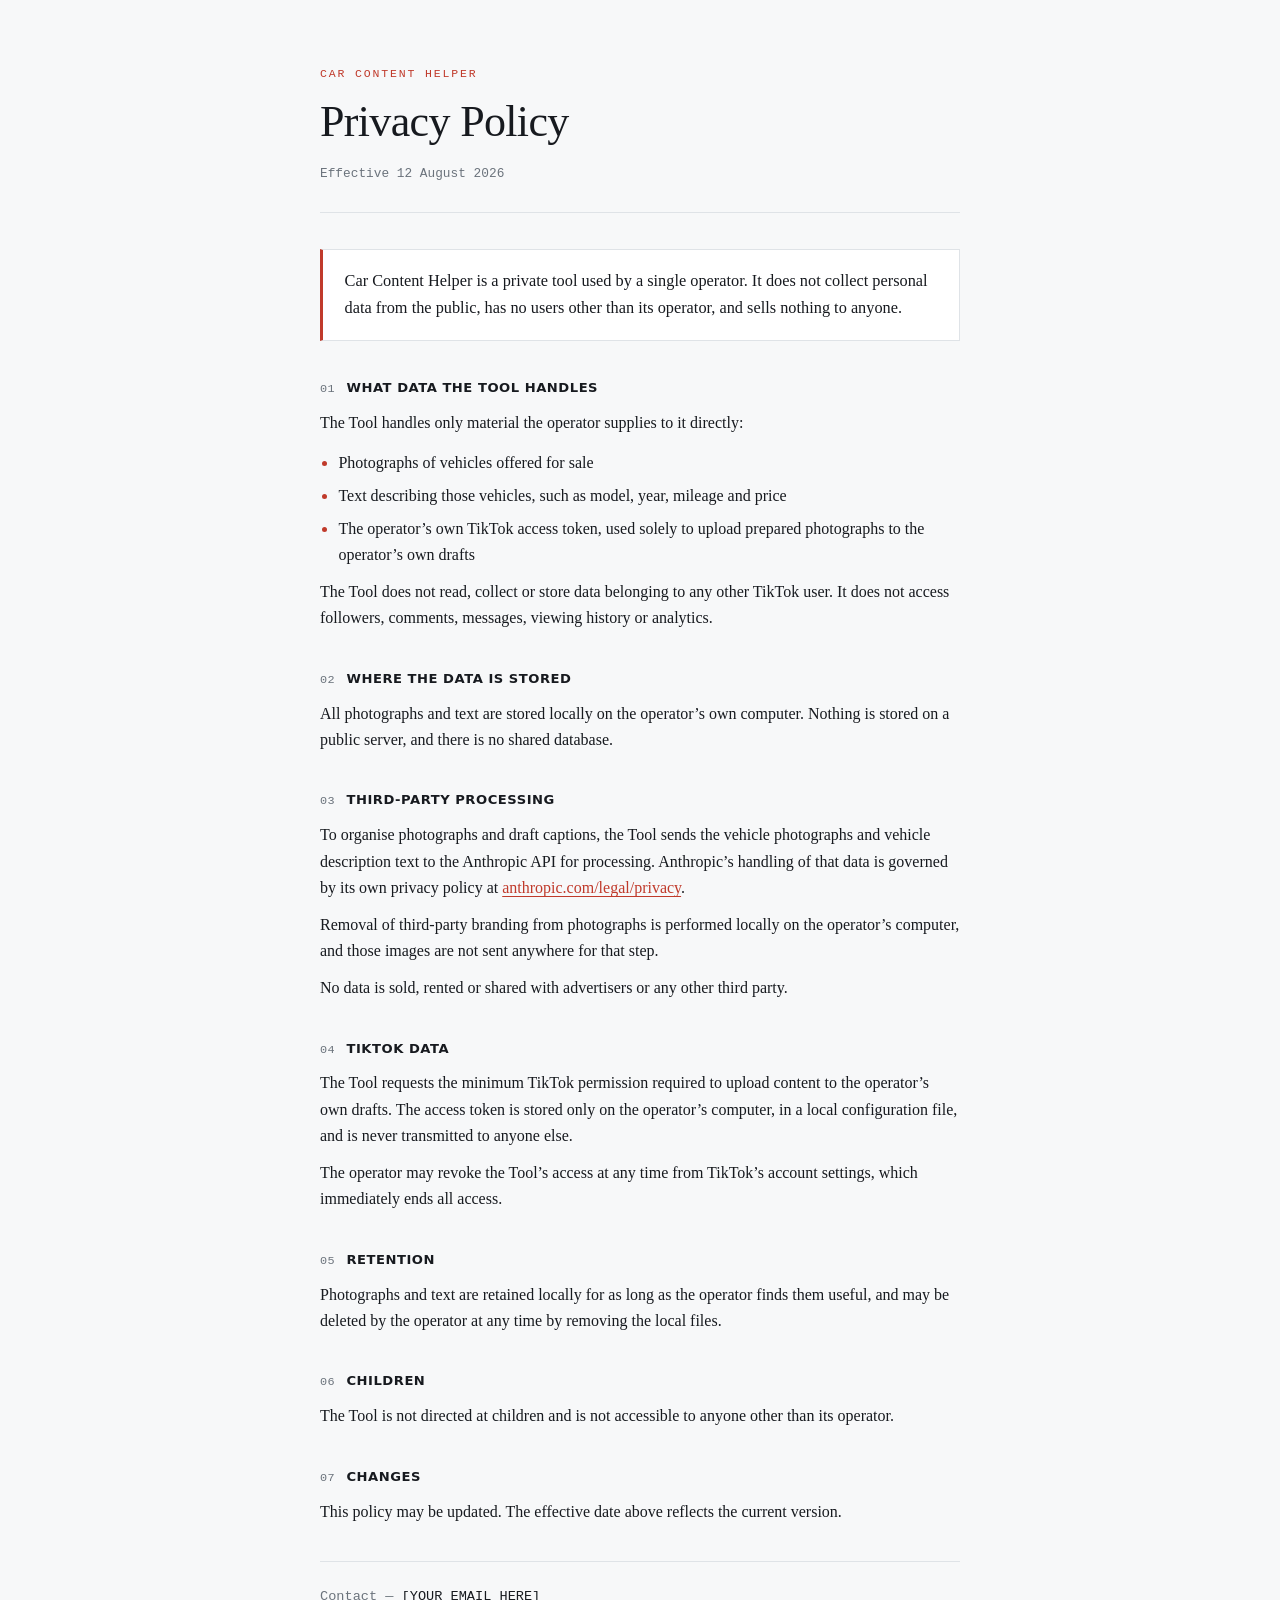
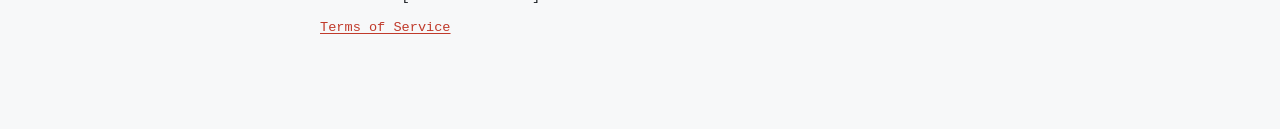
==== privacy.html @ 05703385 "Add Terms of Service and Privacy Policy for Car Content Helper" ====
<!doctype html>
<html lang="en">
<head>
<meta charset="utf-8">
<meta name="viewport" content="width=device-width, initial-scale=1">
<title>Privacy Policy — Car Content Helper</title>
<meta name="description" content="Privacy Policy for Car Content Helper, a private content preparation tool.">
<link rel="stylesheet" href="style.css">
</head>
<body>
<div class="wrap">

  <header>
    <p class="eyebrow">Car Content Helper</p>
    <h1>Privacy Policy</h1>
    <p class="date">Effective 12 August 2026</p>
  </header>

  <div class="summary">
    <p>Car Content Helper is a private tool used by a single operator. It does not collect personal data from the public, has no users other than its operator, and sells nothing to anyone.</p>
  </div>

  <section>
    <h2><span class="n">01</span> What data the Tool handles</h2>
    <p>The Tool handles only material the operator supplies to it directly:</p>
    <ul>
      <li>Photographs of vehicles offered for sale</li>
      <li>Text describing those vehicles, such as model, year, mileage and price</li>
      <li>The operator&rsquo;s own TikTok access token, used solely to upload prepared photographs to the operator&rsquo;s own drafts</li>
    </ul>
    <p>The Tool does not read, collect or store data belonging to any other TikTok user. It does not access followers, comments, messages, viewing history or analytics.</p>
  </section>

  <section>
    <h2><span class="n">02</span> Where the data is stored</h2>
    <p>All photographs and text are stored locally on the operator&rsquo;s own computer. Nothing is stored on a public server, and there is no shared database.</p>
  </section>

  <section>
    <h2><span class="n">03</span> Third-party processing</h2>
    <p>To organise photographs and draft captions, the Tool sends the vehicle photographs and vehicle description text to the Anthropic API for processing. Anthropic&rsquo;s handling of that data is governed by its own privacy policy at <a href="https://www.anthropic.com/legal/privacy">anthropic.com/legal/privacy</a>.</p>
    <p>Removal of third-party branding from photographs is performed locally on the operator&rsquo;s computer, and those images are not sent anywhere for that step.</p>
    <p>No data is sold, rented or shared with advertisers or any other third party.</p>
  </section>

  <section>
    <h2><span class="n">04</span> TikTok data</h2>
    <p>The Tool requests the minimum TikTok permission required to upload content to the operator&rsquo;s own drafts. The access token is stored only on the operator&rsquo;s computer, in a local configuration file, and is never transmitted to anyone else.</p>
    <p>The operator may revoke the Tool&rsquo;s access at any time from TikTok&rsquo;s account settings, which immediately ends all access.</p>
  </section>

  <section>
    <h2><span class="n">05</span> Retention</h2>
    <p>Photographs and text are retained locally for as long as the operator finds them useful, and may be deleted by the operator at any time by removing the local files.</p>
  </section>

  <section>
    <h2><span class="n">06</span> Children</h2>
    <p>The Tool is not directed at children and is not accessible to anyone other than its operator.</p>
  </section>

  <section>
    <h2><span class="n">07</span> Changes</h2>
    <p>This policy may be updated. The effective date above reflects the current version.</p>
  </section>

  <div class="foot">
    <p>Contact &mdash; <strong>[YOUR EMAIL HERE]</strong></p>
    <p><a href="index.html">Terms of Service</a></p>
  </div>

</div>
</body>
</html>
---- style.css ----
:root {
  --ground: #F7F8F9;
  --panel: #FFFFFF;
  --ink: #171A1F;
  --muted: #6B737C;
  --rule: #DFE3E7;
  --accent: #C03A2B;
  --serif: ui-serif, Georgia, "Times New Roman", serif;
  --sans: ui-sans-serif, system-ui, "Segoe UI", Roboto, Helvetica, Arial, sans-serif;
  --mono: ui-monospace, SFMono-Regular, "SF Mono", Menlo, Consolas, monospace;
}

@media (prefers-color-scheme: dark) {
  :root {
    --ground: #0F1216;
    --panel: #151A20;
    --ink: #E6E9ED;
    --muted: #8A9199;
    --rule: #262C34;
    --accent: #E8574A;
  }
}

* { box-sizing: border-box; }

body {
  background: var(--ground);
  color: var(--ink);
  font-family: var(--serif);
  line-height: 1.65;
  margin: 0;
  padding: 4rem 1.5rem 6rem;
  display: flex;
  justify-content: center;
  -webkit-font-smoothing: antialiased;
}

.wrap {
  width: 100%;
  max-width: 40rem;
  display: flex;
  flex-direction: column;
  gap: 2.25rem;
}

.eyebrow {
  font-family: var(--mono);
  font-size: .72rem;
  letter-spacing: .16em;
  text-transform: uppercase;
  color: var(--accent);
  margin: 0 0 .9rem;
}

h1 {
  font-family: var(--serif);
  font-weight: 500;
  font-size: clamp(2rem, 5vw, 2.75rem);
  line-height: 1.12;
  letter-spacing: -.015em;
  text-wrap: balance;
  margin: 0 0 1rem;
}

.date {
  font-family: var(--mono);
  font-size: .8rem;
  color: var(--muted);
  margin: 0;
  padding-bottom: 1.75rem;
  border-bottom: 1px solid var(--rule);
}

.summary {
  background: var(--panel);
  border: 1px solid var(--rule);
  border-left: 3px solid var(--accent);
  padding: 1.15rem 1.35rem;
  font-size: 1.02rem;
}

.summary p { margin: 0; }

section { display: flex; flex-direction: column; gap: .65rem; }

h2 {
  font-family: var(--sans);
  font-size: .82rem;
  font-weight: 650;
  letter-spacing: .04em;
  text-transform: uppercase;
  color: var(--ink);
  margin: 0;
  display: flex;
  gap: .7rem;
  align-items: baseline;
}

h2 .n {
  font-family: var(--mono);
  font-size: .74rem;
  font-weight: 400;
  color: var(--muted);
  font-variant-numeric: tabular-nums;
}

p { margin: 0; }

ul {
  margin: .2rem 0 0;
  padding-left: 1.15rem;
  display: flex;
  flex-direction: column;
  gap: .4rem;
}

li::marker { color: var(--accent); }

a { color: var(--accent); text-underline-offset: .18em; word-break: break-word; }
a:focus-visible { outline: 2px solid var(--accent); outline-offset: 3px; border-radius: 2px; }

.foot {
  border-top: 1px solid var(--rule);
  padding-top: 1.5rem;
  font-family: var(--mono);
  font-size: .85rem;
  color: var(--muted);
  display: flex;
  flex-direction: column;
  gap: .5rem;
}

.foot strong { color: var(--ink); font-weight: 500; }
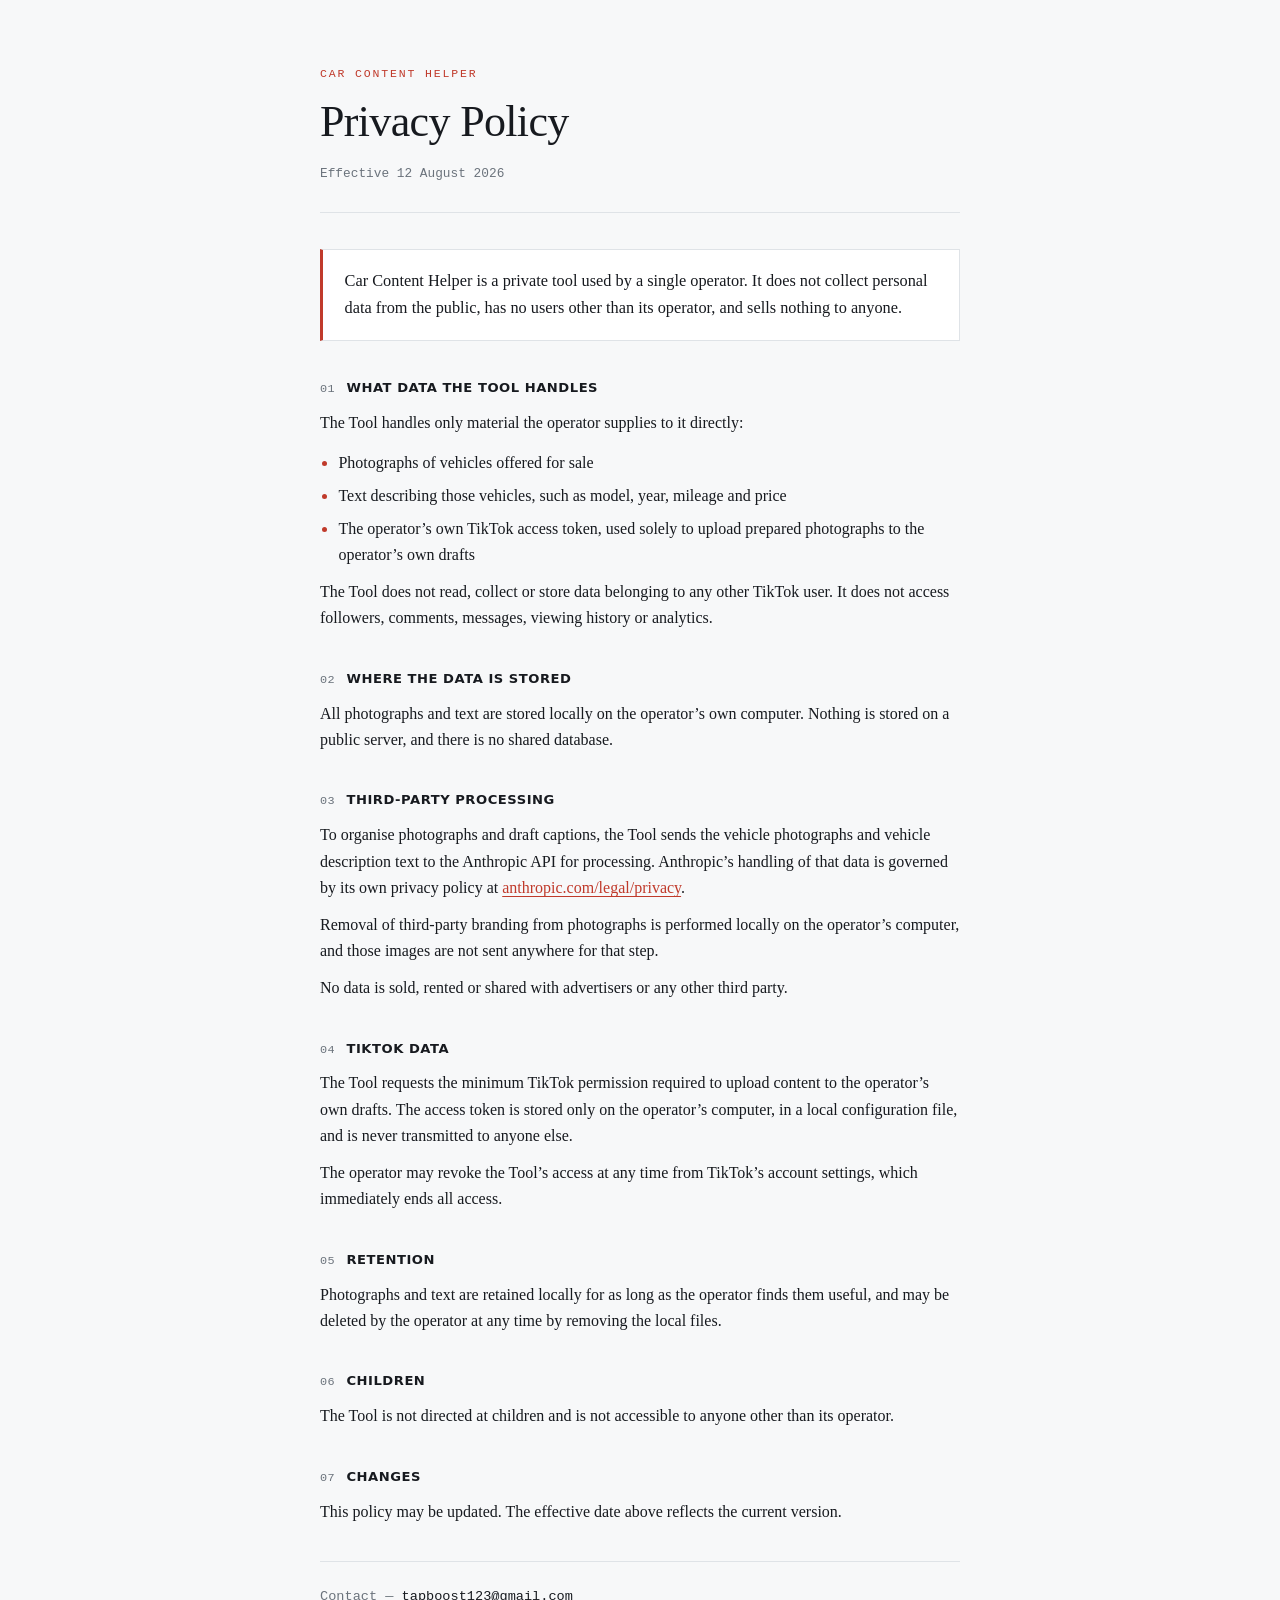
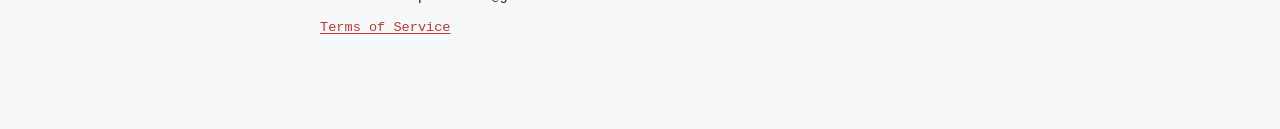
==== commit 3f95ceaf: "Add contact email" ====
--- a/privacy.html
+++ b/privacy.html
@@ -65,7 +65,7 @@
   </section>
 
   <div class="foot">
-    <p>Contact &mdash; <strong>[YOUR EMAIL HERE]</strong></p>
+    <p>Contact &mdash; <strong>tapboost123@gmail.com</strong></p>
     <p><a href="index.html">Terms of Service</a></p>
   </div>
 
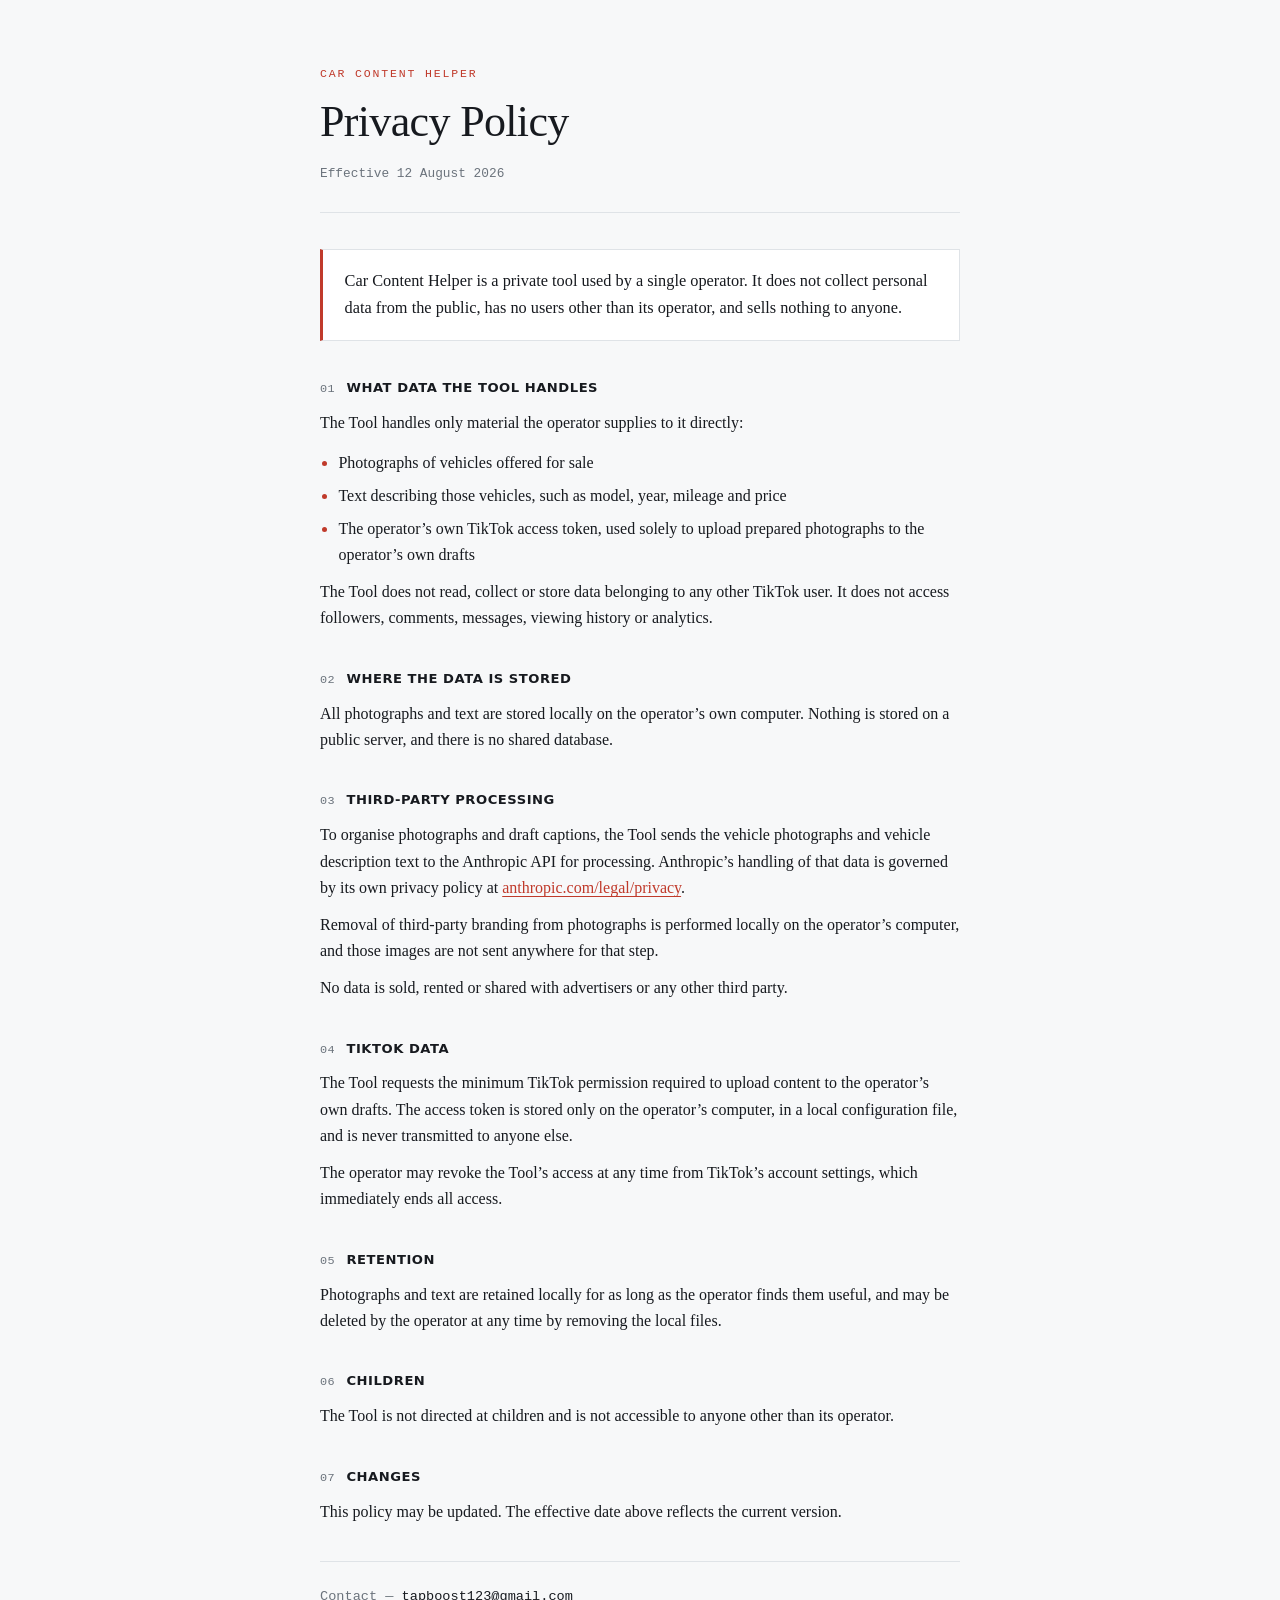
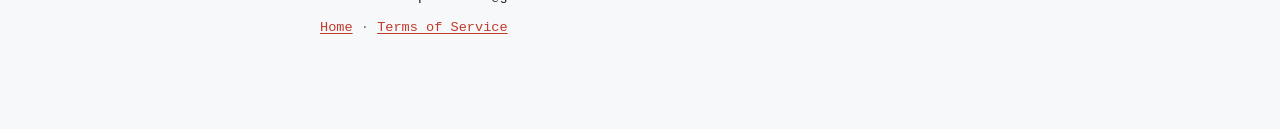
==== commit f575345c: "Add product homepage; move terms to terms.html" ====
--- a/privacy.html
+++ b/privacy.html
@@ -66,7 +66,7 @@
 
   <div class="foot">
     <p>Contact &mdash; <strong>tapboost123@gmail.com</strong></p>
-    <p><a href="index.html">Terms of Service</a></p>
+    <p><a href="index.html">Home</a> &middot; <a href="terms.html">Terms of Service</a></p>
   </div>
 
 </div>
